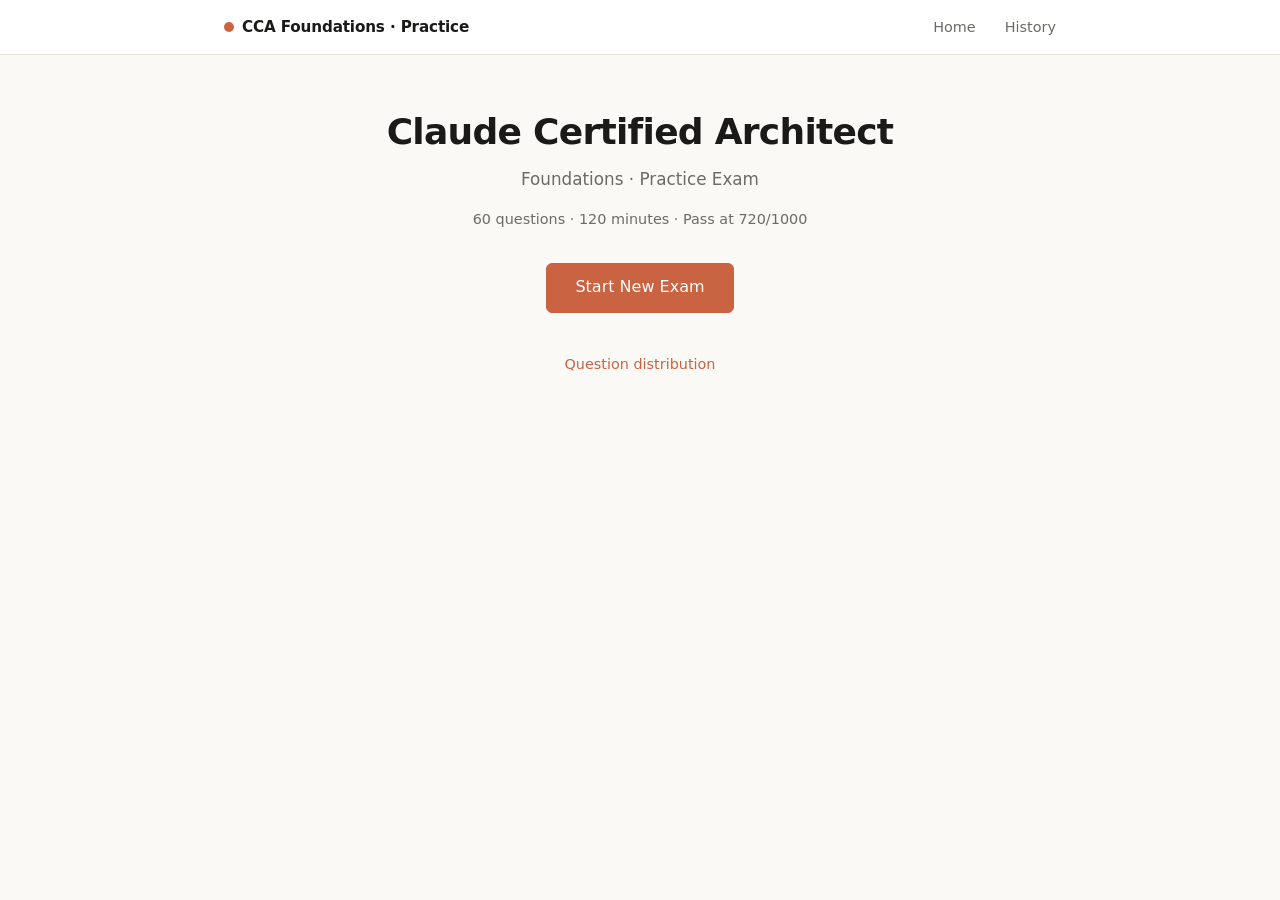
==== docs/app/index.html @ 1d7d6b7e "Add browser-native mock-exam app to the Pages site Port the Flask exam app to a fully client-side SP" ====
<!doctype html>
<html lang="en">
<head>
  <meta charset="utf-8">
  <title>CCA Foundations · Practice Exam</title>
  <meta name="viewport" content="width=device-width, initial-scale=1">
  <link rel="stylesheet" href="style.css">
</head>
<body>
  <header class="site-header">
    <div class="container site-header-inner">
      <a href="#/" class="site-title">
        <span class="dot"></span>
        CCA&nbsp;Foundations · Practice
      </a>
      <nav class="site-nav">
        <a href="#/">Home</a>
        <a href="#/history">History</a>
      </nav>
    </div>
  </header>
  <main class="container" id="view">
    <section class="hero"><p class="muted">Loading…</p></section>
  </main>
  <script src="app.js"></script>
</body>
</html>
---- docs/app/style.css ----
/* CCA Foundations Practice — Anthropic-inspired minimal styling */

:root {
  --bg: #faf9f5;
  --bg-sunken: #f3f1e9;
  --card-bg: #ffffff;
  --text: #1a1a19;
  --text-muted: #6b6b67;
  --text-faint: #9a9a94;
  --border: #e6e3d8;
  --border-strong: #d2cebf;
  --accent: #c96342;
  --accent-hover: #b25538;
  --accent-soft: rgba(201, 99, 66, 0.10);
  --pass: #4a7c59;
  --pass-soft: rgba(74, 124, 89, 0.10);
  --fail: #b3404a;
  --fail-soft: rgba(179, 64, 74, 0.10);
  --pending: #b08b3f;
  --radius: 10px;
  --radius-sm: 6px;
  --shadow: 0 1px 2px rgba(20, 20, 19, 0.04);
  --font-sans: ui-sans-serif, system-ui, -apple-system, BlinkMacSystemFont,
    "Segoe UI", "Helvetica Neue", Arial, sans-serif;
  --font-mono: ui-monospace, SFMono-Regular, "SF Mono", Menlo, Consolas,
    "Liberation Mono", monospace;
}

* { box-sizing: border-box; }

html { -webkit-text-size-adjust: 100%; }

body {
  margin: 0;
  padding: 0;
  font-family: var(--font-sans);
  font-size: 16px;
  line-height: 1.6;
  background: var(--bg);
  color: var(--text);
  -webkit-font-smoothing: antialiased;
  text-rendering: optimizeLegibility;
}

.container {
  max-width: 880px;
  margin: 0 auto;
  padding: 0 1.5rem;
}

a { color: var(--accent); text-decoration: none; }
a:hover { text-decoration: underline; }

code, .mono {
  font-family: var(--font-mono);
  font-size: 0.92em;
}

code {
  background: var(--bg-sunken);
  padding: 0.1em 0.4em;
  border-radius: 4px;
}

/* --- Header --- */

.site-header {
  background: var(--card-bg);
  border-bottom: 1px solid var(--border);
  position: sticky;
  top: 0;
  z-index: 30;
}

.site-header-inner {
  display: flex;
  justify-content: space-between;
  align-items: center;
  padding: 0.875rem 1.5rem;
}

.site-title {
  display: inline-flex;
  align-items: center;
  gap: 0.5rem;
  font-weight: 600;
  font-size: 0.95rem;
  color: var(--text);
  letter-spacing: -0.01em;
}

.site-title:hover { text-decoration: none; color: var(--text); }

.site-title .dot {
  width: 10px; height: 10px;
  border-radius: 50%;
  background: var(--accent);
}

.site-nav a {
  margin-left: 1.5rem;
  color: var(--text-muted);
  font-size: 0.9rem;
}

.site-nav a:hover { color: var(--text); text-decoration: none; }

main { padding: 2rem 0 4rem; }

/* --- Hero --- */

.hero {
  text-align: center;
  padding: 3.5rem 0 1.5rem;
}

.hero h1 {
  font-size: 2.25rem;
  font-weight: 600;
  line-height: 1.15;
  margin: 0 0 0.75rem;
  letter-spacing: -0.02em;
}

.hero-sub {
  font-weight: 400;
  color: var(--text-muted);
  font-size: 1.05rem;
  letter-spacing: 0;
}

.start-form { margin: 2rem 0 1rem; }

.distribution {
  display: inline-block;
  text-align: left;
  margin-top: 1.5rem;
  font-size: 0.9rem;
  color: var(--text-muted);
}

.distribution > summary {
  cursor: pointer;
  text-align: center;
  list-style: none;
  color: var(--accent);
}

.distribution ul {
  list-style: none;
  padding: 1rem 0 0;
  margin: 0;
  display: grid;
  gap: 0.35rem;
  min-width: 280px;
}

.distribution li {
  display: flex;
  justify-content: space-between;
  gap: 2rem;
}

/* --- Buttons --- */

.btn {
  display: inline-block;
  padding: 0.65rem 1.25rem;
  border-radius: var(--radius-sm);
  border: 1px solid transparent;
  font-family: inherit;
  font-size: 0.95rem;
  font-weight: 500;
  cursor: pointer;
  text-decoration: none;
  transition: background 0.12s, border-color 0.12s, color 0.12s;
  line-height: 1.3;
}

.btn:hover { text-decoration: none; }

.btn-primary {
  background: var(--accent);
  color: #fff;
  border-color: var(--accent);
}
.btn-primary:hover { background: var(--accent-hover); border-color: var(--accent-hover); }

.btn-secondary {
  background: var(--card-bg);
  color: var(--text);
  border-color: var(--border-strong);
}
.btn-secondary:hover { background: var(--bg-sunken); }

.btn-lg { padding: 0.85rem 1.75rem; font-size: 1rem; }

/* --- Section / typography --- */

section { margin-bottom: 2.5rem; }

.section-head {
  display: flex;
  justify-content: space-between;
  align-items: baseline;
  margin-bottom: 1rem;
}

h2 {
  font-size: 1.15rem;
  font-weight: 600;
  margin: 0 0 1rem;
  letter-spacing: -0.01em;
}

.muted { color: var(--text-muted); font-size: 0.9rem; }
.right { text-align: right; }

/* --- Exam page --- */

.exam-header {
  display: flex;
  justify-content: space-between;
  align-items: flex-start;
  gap: 1rem;
  margin-bottom: 2rem;
  padding-bottom: 1.5rem;
  border-bottom: 1px solid var(--border);
}

.exam-header h1 {
  font-size: 1.35rem;
  font-weight: 600;
  margin: 0 0 0.25rem;
}

.timer-container { text-align: right; flex-shrink: 0; }

.timer {
  font-family: var(--font-mono);
  font-size: 1.5rem;
  font-weight: 600;
  background: var(--card-bg);
  border: 1px solid var(--border-strong);
  padding: 0.5rem 1rem;
  border-radius: var(--radius-sm);
  letter-spacing: 0.04em;
  display: inline-block;
}

.timer.warning {
  border-color: var(--pending);
  color: var(--pending);
}

.timer.critical {
  border-color: var(--fail);
  color: var(--fail);
  animation: pulse 1.2s ease-in-out infinite;
}

@keyframes pulse {
  0%, 100% { opacity: 1; }
  50% { opacity: 0.55; }
}

.timer-label { font-size: 0.78rem; margin-top: 0.25rem; }

/* --- Question card --- */

.question-card {
  background: var(--card-bg);
  border: 1px solid var(--border);
  border-radius: var(--radius);
  padding: 1.5rem;
  margin-bottom: 1.25rem;
  box-shadow: var(--shadow);
}

.q-header {
  display: flex;
  justify-content: space-between;
  align-items: center;
  margin-bottom: 0.875rem;
  font-size: 0.82rem;
}

.q-num {
  font-weight: 600;
  color: var(--text-muted);
  letter-spacing: 0.02em;
}

.q-domain {
  background: var(--bg-sunken);
  color: var(--text-muted);
  padding: 0.2rem 0.625rem;
  border-radius: 999px;
  font-size: 0.72rem;
  font-weight: 500;
  letter-spacing: 0.03em;
  text-transform: uppercase;
}

.q-text {
  margin-bottom: 1.25rem;
  font-size: 1rem;
  line-height: 1.55;
}

/* --- Options --- */

.q-options {
  border: none;
  padding: 0;
  margin: 0;
  display: grid;
  gap: 0.5rem;
}

.option {
  display: flex;
  align-items: flex-start;
  padding: 0.75rem 1rem;
  border: 1px solid var(--border);
  border-radius: var(--radius-sm);
  cursor: pointer;
  transition: background 0.1s, border-color 0.1s;
  gap: 0.75rem;
  background: var(--card-bg);
}

.option:hover { background: var(--bg-sunken); }

.option:has(input:checked) {
  border-color: var(--accent);
  background: var(--accent-soft);
}

.option input[type="radio"] {
  margin: 0.25rem 0 0 0;
  accent-color: var(--accent);
  flex-shrink: 0;
}

.option-letter {
  font-weight: 600;
  flex-shrink: 0;
  width: 1.25rem;
  color: var(--text-muted);
}

.option:has(input:checked) .option-letter { color: var(--accent); }

.option-text { flex: 1; }

/* --- Exam footer --- */

.exam-footer {
  margin-top: 2rem;
  padding-top: 1.5rem;
  border-top: 1px solid var(--border);
  text-align: center;
}

.exam-footer p { margin-bottom: 1rem; }

/* --- Dialog --- */

.confirm-dialog {
  border: 1px solid var(--border-strong);
  border-radius: var(--radius);
  padding: 1.5rem 1.75rem;
  max-width: 420px;
  background: var(--card-bg);
  color: var(--text);
  box-shadow: 0 10px 30px rgba(0, 0, 0, 0.15);
}

.confirm-dialog::backdrop {
  background: rgba(20, 20, 19, 0.32);
}

.confirm-dialog h3 {
  margin: 0 0 0.75rem;
  font-size: 1.1rem;
  font-weight: 600;
}

.dialog-actions {
  display: flex;
  justify-content: flex-end;
  gap: 0.5rem;
  margin-top: 1.25rem;
}

/* --- Results --- */

.results-hero {
  background: var(--card-bg);
  border: 1px solid var(--border);
  border-left: 6px solid var(--border);
  border-radius: var(--radius);
  padding: 2.25rem 1.5rem;
  text-align: center;
  box-shadow: var(--shadow);
  margin-bottom: 2rem;
}

.results-hero.pass { border-left-color: var(--pass); }
.results-hero.fail { border-left-color: var(--fail); }

.score-stack .scaled {
  font-size: 4rem;
  font-weight: 600;
  line-height: 1;
  font-family: var(--font-mono);
  letter-spacing: -0.02em;
}

.results-hero.pass .scaled,
.results-hero.pass .result-label { color: var(--pass); }
.results-hero.fail .scaled,
.results-hero.fail .result-label { color: var(--fail); }

.scaled .of { font-size: 1.5rem; color: var(--text-muted); font-weight: 400; }

.result-label {
  font-size: 1.1rem;
  font-weight: 600;
  letter-spacing: 0.12em;
  margin: 0.5rem 0 0.5rem;
}

.result-meta { font-size: 0.95rem; }

.results-hero .actions {
  margin-top: 1.5rem;
  display: flex;
  gap: 0.5rem;
  justify-content: center;
}

/* --- Domain table --- */

.domain-table, .runs-table {
  width: 100%;
  border-collapse: collapse;
  background: var(--card-bg);
  border: 1px solid var(--border);
  border-radius: var(--radius);
  overflow: hidden;
  box-shadow: var(--shadow);
  font-size: 0.95rem;
}

.domain-table th, .domain-table td,
.runs-table th, .runs-table td {
  padding: 0.75rem 1rem;
  text-align: left;
  border-bottom: 1px solid var(--border);
}

.domain-table th, .runs-table th {
  background: var(--bg-sunken);
  font-weight: 600;
  font-size: 0.78rem;
  color: var(--text-muted);
  letter-spacing: 0.04em;
  text-transform: uppercase;
}

.domain-table tr:last-child td,
.runs-table tr:last-child td { border-bottom: none; }

.bar {
  height: 6px;
  background: var(--bg-sunken);
  border-radius: 3px;
  overflow: hidden;
  width: 140px;
}

.bar-fill {
  height: 100%;
  background: var(--accent);
  transition: width 0.3s;
}

/* --- Badges --- */

.badge {
  display: inline-block;
  padding: 0.18rem 0.55rem;
  border-radius: 999px;
  font-size: 0.7rem;
  font-weight: 700;
  letter-spacing: 0.06em;
}

.badge-pass { background: var(--pass-soft); color: var(--pass); }
.badge-fail { background: var(--fail-soft); color: var(--fail); }
.badge-pending { background: rgba(176, 139, 63, 0.12); color: var(--pending); }

/* --- Review --- */

.review-header {
  display: flex;
  justify-content: space-between;
  align-items: flex-end;
  flex-wrap: wrap;
  gap: 1rem;
  margin-bottom: 2rem;
}

.review-header h1 {
  font-size: 1.5rem;
  font-weight: 600;
  margin: 0 0 0.25rem;
}

.review-filter { display: flex; gap: 0.4rem; flex-wrap: wrap; }

.chip {
  border: 1px solid var(--border-strong);
  background: var(--card-bg);
  border-radius: 999px;
  padding: 0.3rem 0.85rem;
  font-size: 0.85rem;
  font-family: inherit;
  cursor: pointer;
  color: var(--text-muted);
  transition: background 0.12s, color 0.12s, border-color 0.12s;
}

.chip:hover { color: var(--text); }

.chip-active {
  background: var(--text);
  color: var(--bg);
  border-color: var(--text);
}

.review-card {
  background: var(--card-bg);
  border: 1px solid var(--border);
  border-left: 4px solid var(--border-strong);
  border-radius: var(--radius);
  padding: 1.5rem;
  margin-bottom: 1.25rem;
  box-shadow: var(--shadow);
}

.review-card.correct { border-left-color: var(--pass); }
.review-card.incorrect { border-left-color: var(--fail); }
.review-card.skipped { border-left-color: var(--pending); }

.q-result {
  font-weight: 600;
  font-size: 0.82rem;
}

.review-card.correct .q-result { color: var(--pass); }
.review-card.incorrect .q-result { color: var(--fail); }
.review-card.skipped .q-result { color: var(--pending); }

.review-options {
  list-style: none;
  padding: 0;
  margin: 1rem 0;
  display: grid;
  gap: 0.5rem;
}

.review-options li {
  padding: 0.75rem 1rem;
  border: 1px solid var(--border);
  border-radius: var(--radius-sm);
}

.review-options li.is-correct {
  border-color: var(--pass);
  background: var(--pass-soft);
}

.review-options li.is-user-wrong {
  border-color: var(--fail);
  background: var(--fail-soft);
}

.review-options li strong {
  margin-right: 0.4rem;
  color: var(--text-muted);
}

.tag {
  display: inline-block;
  padding: 0.1rem 0.55rem;
  border-radius: 999px;
  font-size: 0.68rem;
  margin-left: 0.5rem;
  font-weight: 700;
  letter-spacing: 0.05em;
  text-transform: uppercase;
  vertical-align: middle;
}

.tag-correct { background: var(--pass); color: white; }
.tag-yours { background: var(--fail); color: white; }

.explanation {
  margin-top: 0.5rem;
  background: var(--bg-sunken);
  padding: 0.75rem 1rem;
  border-radius: var(--radius-sm);
}

.explanation summary {
  cursor: pointer;
  font-weight: 500;
  color: var(--accent);
  list-style: none;
  user-select: none;
}

.explanation summary::-webkit-details-marker { display: none; }
.explanation summary::before { content: '▸ '; font-size: 0.8em; }
.explanation[open] summary::before { content: '▾ '; }

.explanation p { margin: 0.6rem 0 0; }

/* --- Misc --- */

.meta { margin-top: 2rem; }
.meta p { margin: 0.25rem 0; font-size: 0.85rem; }

/* --- Responsive --- */

@media (max-width: 640px) {
  .container { padding: 0 1rem; }
  .hero { padding: 2rem 0 1rem; }
  .hero h1 { font-size: 1.75rem; }
  .exam-header { flex-direction: column-reverse; align-items: stretch; }
  .timer-container { text-align: left; }
  .timer { font-size: 1.25rem; }
  .results-hero { padding: 1.75rem 1rem; }
  .score-stack .scaled { font-size: 3rem; }
  .review-header { flex-direction: column; align-items: flex-start; }
  .runs-table th:nth-child(4),
  .runs-table td:nth-child(4) { display: none; }
}
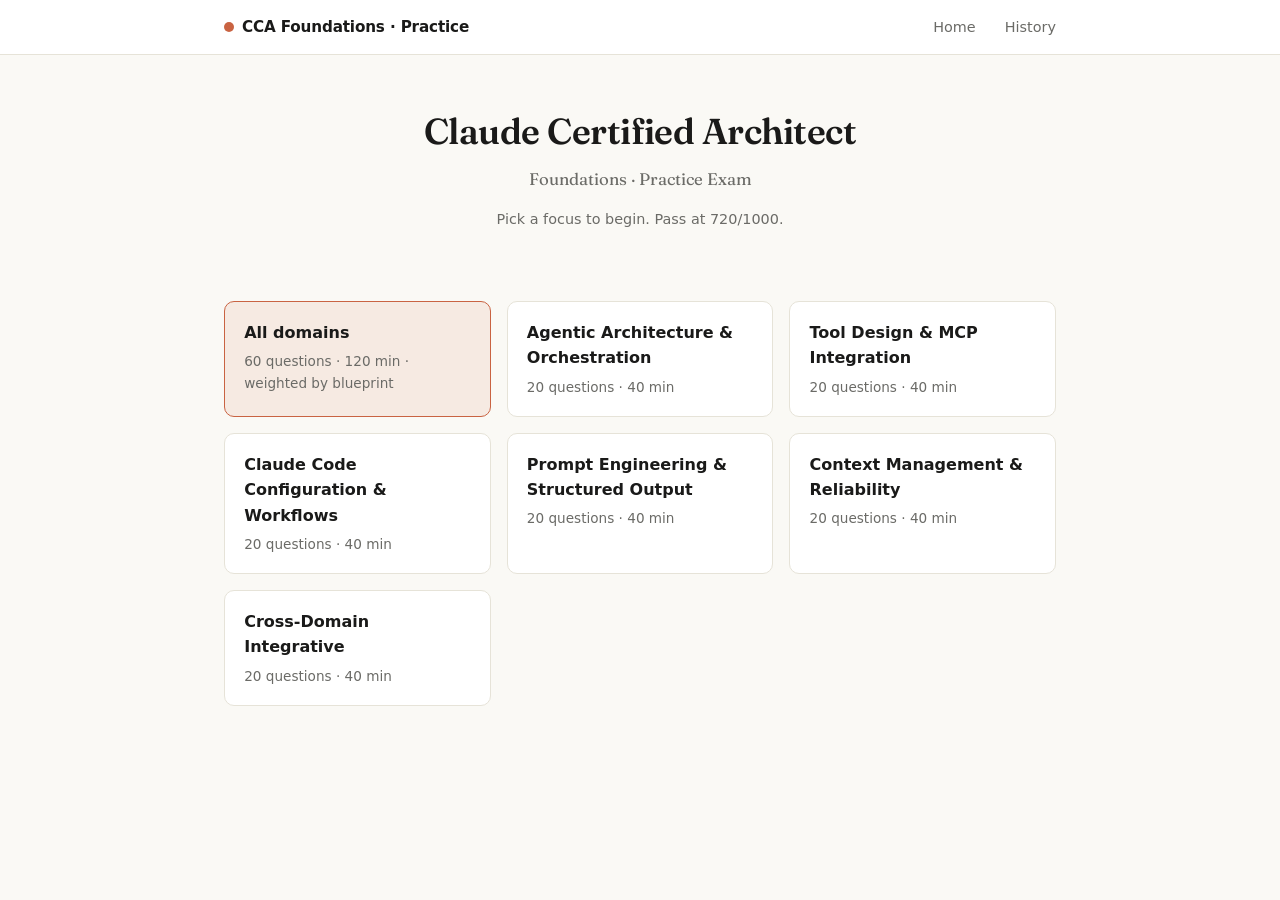
==== commit 0afc62aa: "Redesign the landing page with a modern, on-brand frontend Replace the dark placeholder landing with" ====
--- a/docs/app/index.html
+++ b/docs/app/index.html
@@ -4,6 +4,9 @@
   <meta charset="utf-8">
   <title>CCA Foundations · Practice Exam</title>
   <meta name="viewport" content="width=device-width, initial-scale=1">
+  <link rel="preconnect" href="https://fonts.googleapis.com">
+  <link rel="preconnect" href="https://fonts.gstatic.com" crossorigin>
+  <link href="https://fonts.googleapis.com/css2?family=Fraunces:opsz,wght@9..144,400;9..144,500;9..144,600&display=swap" rel="stylesheet">
   <link rel="stylesheet" href="style.css">
 </head>
 <body>
--- a/docs/app/style.css
+++ b/docs/app/style.css
@@ -649,3 +649,84 @@
   .runs-table th:nth-child(4),
   .runs-table td:nth-child(4) { display: none; }
 }
+
+/* --- One-at-a-time exam navigation --- */
+.exam-nav { display: flex; align-items: center; gap: 0.75rem; margin: 1.25rem 0; }
+.exam-nav .spacer { flex: 1; }
+.btn-icon { min-width: 116px; }
+
+.palette {
+  display: flex;
+  flex-wrap: wrap;
+  gap: 0.4rem;
+  margin-bottom: 1.5rem;
+}
+.pal-btn {
+  width: 2.2rem; height: 2.2rem;
+  border-radius: var(--radius-sm);
+  border: 1px solid var(--border-strong);
+  background: var(--card-bg);
+  color: var(--text-muted);
+  font: inherit; font-size: 0.85rem;
+  cursor: pointer;
+  font-variant-numeric: tabular-nums;
+  position: relative;
+  transition: border-color 0.12s, color 0.12s, background 0.12s;
+}
+.pal-btn:hover { border-color: var(--accent); color: var(--text); }
+.pal-btn.answered { background: var(--accent-soft); border-color: var(--accent); color: var(--accent); }
+.pal-btn.current { outline: 2px solid var(--accent); outline-offset: 1px; font-weight: 600; }
+.pal-btn.flagged::after {
+  content: ""; position: absolute; top: -3px; right: -3px;
+  width: 9px; height: 9px; border-radius: 50%;
+  background: var(--pending); border: 1px solid var(--card-bg);
+}
+.flag-on { color: var(--pending) !important; border-color: var(--pending) !important; }
+
+/* --- Start screen: exam-mode chooser --- */
+.mode-grid {
+  display: grid;
+  grid-template-columns: repeat(auto-fill, minmax(240px, 1fr));
+  gap: 1rem;
+  margin: 0 0 2.5rem;
+}
+.mode-card {
+  display: flex;
+  flex-direction: column;
+  gap: 0.35rem;
+  text-align: left;
+  background: var(--card-bg);
+  border: 1px solid var(--border);
+  border-radius: var(--radius);
+  padding: 1.1rem 1.2rem;
+  cursor: pointer;
+  font: inherit;
+  color: inherit;
+  transition: border-color 0.15s, transform 0.15s, box-shadow 0.15s;
+}
+.mode-card:hover { border-color: var(--accent); transform: translateY(-2px); box-shadow: var(--shadow); }
+.mode-card .mode-name { font-weight: 600; }
+.mode-card .mode-sub { color: var(--text-muted); font-size: 0.85rem; }
+.mode-card[data-mode="all"] { border-color: var(--accent); background: var(--accent-soft); }
+
+/* --- Exam status bar (question sits directly below it) --- */
+.exam-topbar {
+  display: flex;
+  align-items: center;
+  justify-content: space-between;
+  gap: 1rem;
+  padding: 0.5rem 0 1rem;
+  margin-bottom: 0.5rem;
+  border-bottom: 1px solid var(--border);
+}
+.exam-topbar .progress-text { font-weight: 600; font-size: 0.95rem; }
+.timer-wrap { display: flex; align-items: baseline; gap: 0.4rem; white-space: nowrap; }
+.exam-topbar .timer { font-size: 1.4rem; }
+
+/* Locked (not-yet-reached) palette buttons — no skipping ahead */
+.pal-btn.locked { opacity: 0.38; cursor: not-allowed; }
+.pal-btn.locked:hover { border-color: var(--border-strong); color: var(--text-muted); }
+
+/* --- Shared display serif (loaded via Google Fonts on each page) --- */
+:root { --font-serif: "Fraunces", Georgia, "Times New Roman", serif; }
+.hero h1 { font-family: var(--font-serif); letter-spacing: -0.015em; }
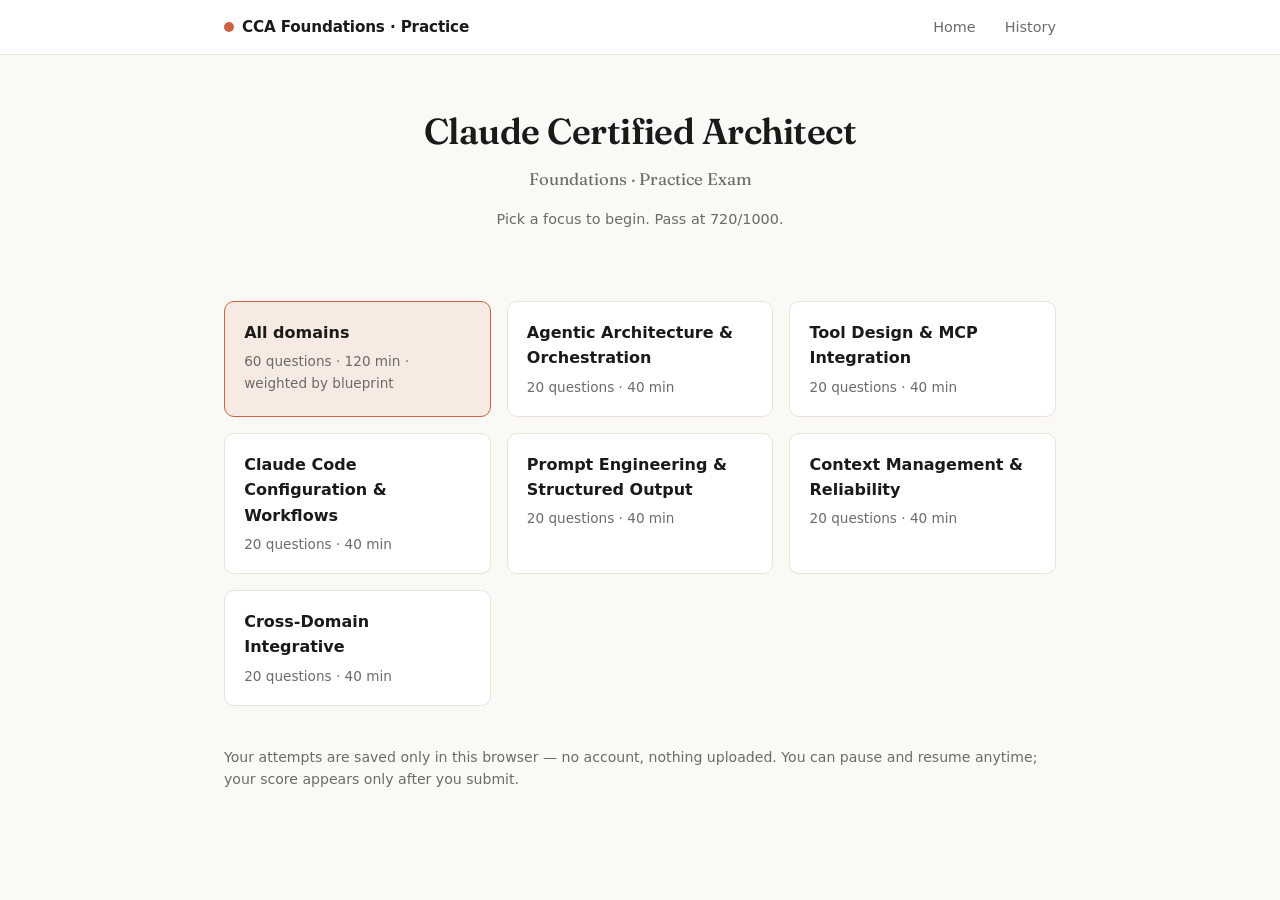
==== commit 5f9fb5d2: "Address review: trust, SEO, a11y, onboarding (phase 1) - Hero now carries the unofficial/no-real-que" ====
--- a/docs/app/index.html
+++ b/docs/app/index.html
@@ -2,7 +2,8 @@
 <html lang="en">
 <head>
   <meta charset="utf-8">
-  <title>CCA Foundations · Practice Exam</title>
+  <title>Practice Exam · CCA Foundations</title>
+  <meta name="description" content="Free, timed practice exam for the Claude Certified Architect — Foundations (CCA-F): domain-weighted question sets, a 120-minute timer, scaled scoring, and full answer review. Unofficial, runs in your browser.">
   <meta name="viewport" content="width=device-width, initial-scale=1">
   <link rel="preconnect" href="https://fonts.googleapis.com">
   <link rel="preconnect" href="https://fonts.gstatic.com" crossorigin>
@@ -23,7 +24,19 @@
     </div>
   </header>
   <main class="container" id="view">
-    <section class="hero"><p class="muted">Loading…</p></section>
+    <section class="hero">
+      <h1>CCA Foundations — Practice Exam</h1>
+      <p class="muted">A free, timed mock exam for the Claude Certified Architect — Foundations.
+        Pick a focus, get a domain-weighted question set with a 120-minute timer, scaled scoring,
+        and full answer review. It runs entirely in your browser — no account, and your attempts
+        stay on this device.</p>
+      <noscript>
+        <p class="muted">This interactive mock exam needs JavaScript. You can still use the
+          <a href="../practice-exam.html">static practice exam</a> or the
+          <a href="https://github.com/rkarmaka/claude-cca-study-kit/blob/main/practice-exam/question-bank.md">220-question bank</a>.</p>
+      </noscript>
+      <p class="muted">Loading…</p>
+    </section>
   </main>
   <script src="app.js"></script>
 </body>
--- a/docs/app/style.css
+++ b/docs/app/style.css
@@ -730,3 +730,14 @@
 /* --- Shared display serif (loaded via Google Fonts on each page) --- */
 :root { --font-serif: "Fraunces", Georgia, "Times New Roman", serif; }
 .hero h1 { font-family: var(--font-serif); letter-spacing: -0.015em; }
+
+/* --- Visible keyboard focus (accessibility) --- */
+a:focus-visible,
+button:focus-visible,
+summary:focus-visible,
+input:focus-visible,
+[tabindex]:focus-visible {
+  outline: 3px solid var(--accent);
+  outline-offset: 2px;
+  border-radius: 4px;
+}
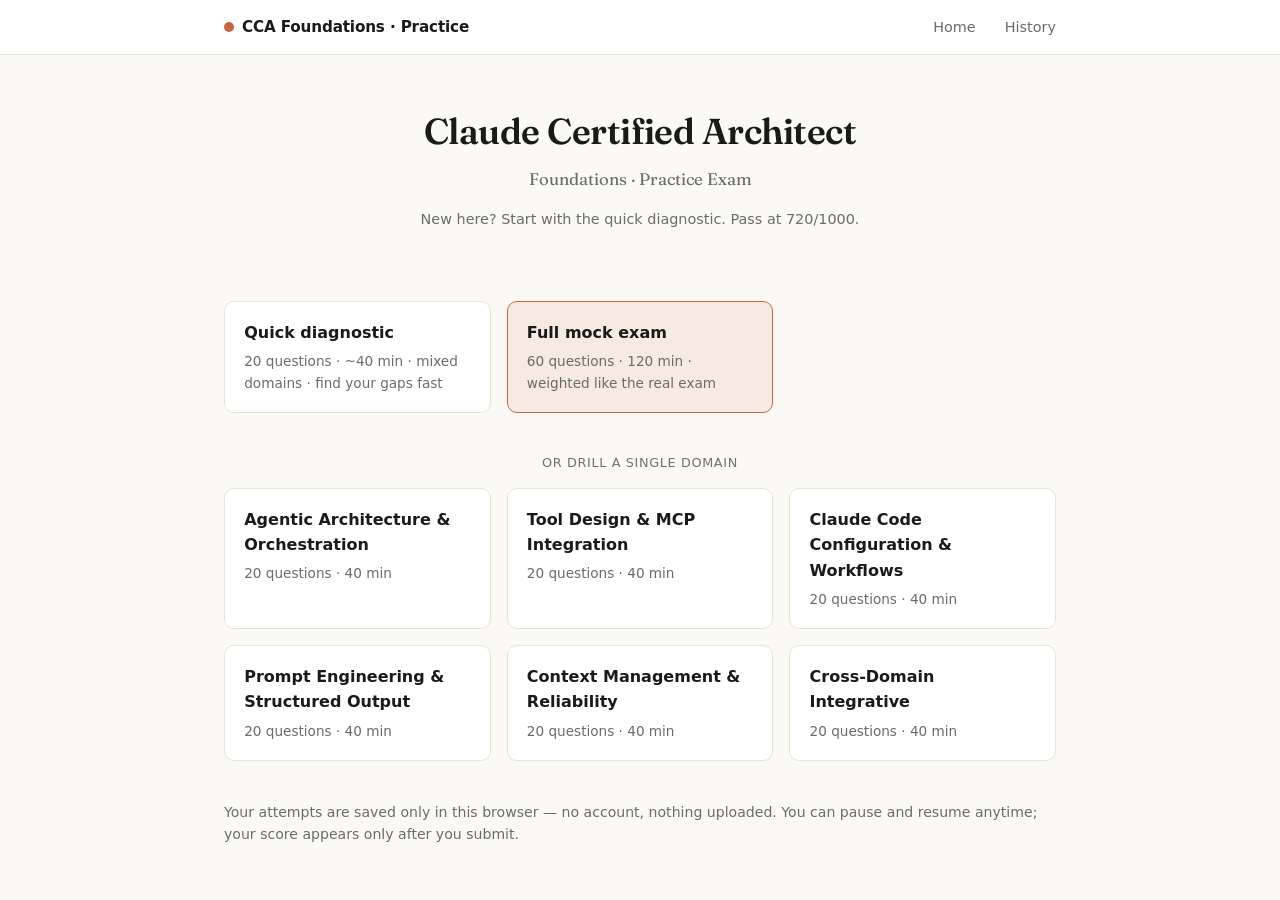
==== commit b75e2c69: "Site: production-readiness polish (P0–P2) P0 — correctness & trust - Fix horizontal overflow at <=32" ====
--- a/docs/app/index.html
+++ b/docs/app/index.html
@@ -5,6 +5,9 @@
   <title>Practice Exam · CCA Foundations</title>
   <meta name="description" content="Free, timed practice exam for the Claude Certified Architect — Foundations (CCA-F): domain-weighted question sets, a 120-minute timer, scaled scoring, and full answer review. Unofficial, runs in your browser.">
   <meta name="viewport" content="width=device-width, initial-scale=1">
+  <meta name="theme-color" content="#faf9f5" media="(prefers-color-scheme: light)">
+  <meta name="theme-color" content="#1b1916" media="(prefers-color-scheme: dark)">
+  <link rel="icon" href="../favicon.svg" type="image/svg+xml">
   <link rel="preconnect" href="https://fonts.googleapis.com">
   <link rel="preconnect" href="https://fonts.gstatic.com" crossorigin>
   <link href="https://fonts.googleapis.com/css2?family=Fraunces:opsz,wght@9..144,400;9..144,500;9..144,600&display=swap" rel="stylesheet">
--- a/docs/app/style.css
+++ b/docs/app/style.css
@@ -6,7 +6,7 @@
   --card-bg: #ffffff;
   --text: #1a1a19;
   --text-muted: #6b6b67;
-  --text-faint: #9a9a94;
+  --text-faint: #727265;
   --border: #e6e3d8;
   --border-strong: #d2cebf;
   --accent: #c96342;
@@ -24,6 +24,30 @@
     "Segoe UI", "Helvetica Neue", Arial, sans-serif;
   --font-mono: ui-monospace, SFMono-Regular, "SF Mono", Menlo, Consolas,
     "Liberation Mono", monospace;
+  --font-serif: "Fraunces", Georgia, "Times New Roman", serif;
+}
+
+/* --- Dark mode (warm, mirrors the light palette) --- */
+@media (prefers-color-scheme: dark) {
+  :root {
+    --bg: #1b1916;
+    --bg-sunken: #151310;
+    --card-bg: #24211c;
+    --text: #ece9e1;
+    --text-muted: #b3aea1;
+    --text-faint: #908b7e;
+    --border: #36322a;
+    --border-strong: #4a4438;
+    --accent: #e07a5a;
+    --accent-hover: #e88f70;
+    --accent-soft: rgba(224, 122, 90, 0.15);
+    --pass: #74b387;
+    --pass-soft: rgba(116, 179, 135, 0.15);
+    --fail: #e07b82;
+    --fail-soft: rgba(224, 123, 130, 0.15);
+    --pending: #cda85c;
+    --shadow: 0 1px 2px rgba(0, 0, 0, 0.4);
+  }
 }
 
 * { box-sizing: border-box; }
@@ -728,7 +752,6 @@
 .pal-btn.locked:hover { border-color: var(--border-strong); color: var(--text-muted); }
 
 /* --- Shared display serif (loaded via Google Fonts on each page) --- */
-:root { --font-serif: "Fraunces", Georgia, "Times New Roman", serif; }
 .hero h1 { font-family: var(--font-serif); letter-spacing: -0.015em; }
 
 /* --- Visible keyboard focus (accessibility) --- */
@@ -741,3 +764,42 @@
   outline-offset: 2px;
   border-radius: 4px;
 }
+
+/* --- Start-screen mode divider --- */
+.mode-divider {
+  text-align: center;
+  color: var(--text-faint);
+  font-size: 0.8rem;
+  letter-spacing: 0.05em;
+  text-transform: uppercase;
+  margin: 1.75rem 0 0.9rem;
+}
+
+/* --- Confidence control (exam) --- */
+.conf-row {
+  display: flex; flex-wrap: wrap; align-items: center; gap: 0.5rem;
+  margin-top: 1rem; padding-top: 1rem; border-top: 1px solid var(--border);
+}
+.conf-label { font-size: 0.85rem; color: var(--text-muted); margin-right: 0.25rem; }
+.conf-btn {
+  font: inherit; font-size: 0.82rem; padding: 0.35rem 0.75rem;
+  border: 1px solid var(--border-strong); background: var(--card-bg);
+  color: var(--text-muted); border-radius: 999px; cursor: pointer; transition: all 0.12s;
+}
+.conf-btn:hover { border-color: var(--accent); color: var(--text); }
+.conf-btn.on { background: var(--accent-soft); border-color: var(--accent); color: var(--accent); font-weight: 600; }
+
+/* --- Confidence callout (review) --- */
+.conf-note { font-size: 0.86rem; border-radius: var(--radius-sm); padding: 0.5rem 0.75rem; margin: 0.5rem 0; }
+.conf-note.warn { background: rgba(176, 139, 63, 0.12); color: var(--pending); }
+.conf-note.bad { background: var(--fail-soft); color: var(--fail); }
+.conf-note.neutral { background: var(--bg-sunken); color: var(--text-muted); }
+
+/* --- Weak-domain recommendations (results) --- */
+.recs { margin: 1.5rem 0; }
+.rec-grid { display: grid; grid-template-columns: repeat(auto-fit, minmax(240px, 1fr)); gap: 1rem; margin-top: 0.6rem; }
+.rec-card { background: var(--accent-soft); border: 1px solid rgba(201, 99, 66, 0.3); border-radius: var(--radius); padding: 1rem 1.1rem; }
+.rec-head { display: flex; justify-content: space-between; align-items: baseline; margin-bottom: 0.5rem; }
+.rec-name { font-weight: 600; }
+.rec-pct { color: var(--accent); font-weight: 600; font-variant-numeric: tabular-nums; }
+.rec-links { display: flex; flex-direction: column; gap: 0.2rem; font-size: 0.9rem; }
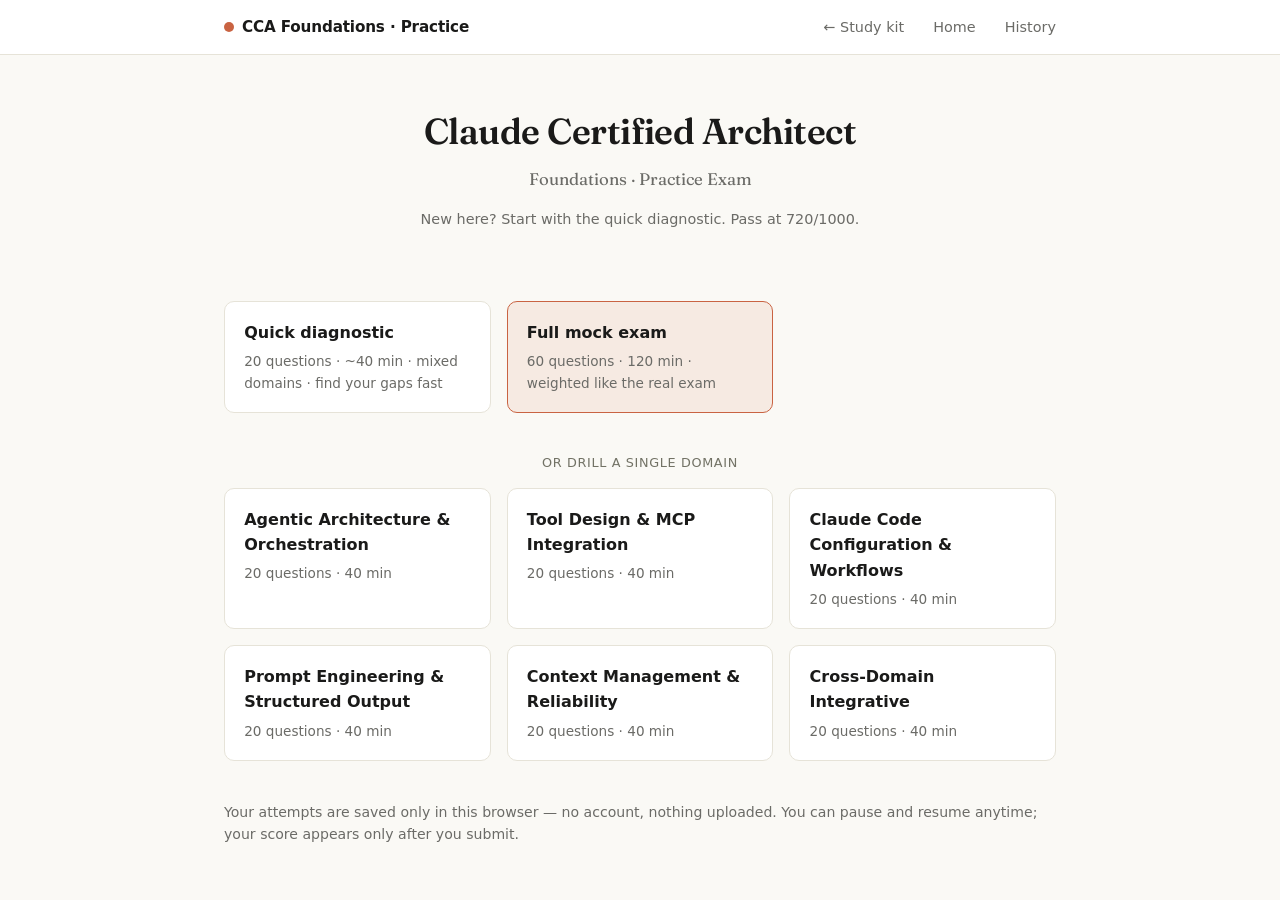
==== commit c40084a8: "Add theme toggle, exam back-link, flashcard show/hide toggle - Landing: header light/dark theme togg" ====
--- a/docs/app/index.html
+++ b/docs/app/index.html
@@ -5,6 +5,7 @@
   <title>Practice Exam · CCA Foundations</title>
   <meta name="description" content="Free, timed practice exam for the Claude Certified Architect — Foundations (CCA-F): domain-weighted question sets, a 120-minute timer, scaled scoring, and full answer review. Unofficial, runs in your browser.">
   <meta name="viewport" content="width=device-width, initial-scale=1">
+  <script>(function(){try{var t=localStorage.getItem("cca-theme");if(t)document.documentElement.setAttribute("data-theme",t);}catch(e){}})();</script>
   <meta name="theme-color" content="#faf9f5" media="(prefers-color-scheme: light)">
   <meta name="theme-color" content="#1b1916" media="(prefers-color-scheme: dark)">
   <link rel="icon" href="../favicon.svg" type="image/svg+xml">
@@ -21,6 +22,7 @@
         CCA&nbsp;Foundations · Practice
       </a>
       <nav class="site-nav">
+        <a href="../">← Study kit</a>
         <a href="#/">Home</a>
         <a href="#/history">History</a>
       </nav>
--- a/docs/app/style.css
+++ b/docs/app/style.css
@@ -27,9 +27,30 @@
   --font-serif: "Fraunces", Georgia, "Times New Roman", serif;
 }
 
-/* --- Dark mode (warm, mirrors the light palette) --- */
+/* --- Dark mode (warm, mirrors the light palette) ---
+   Follows the system preference by default, or is forced via
+   [data-theme="dark"|"light"] on <html> (set by the header toggle). */
+:root[data-theme="dark"] {
+  --bg: #1b1916;
+  --bg-sunken: #151310;
+  --card-bg: #24211c;
+  --text: #ece9e1;
+  --text-muted: #b3aea1;
+  --text-faint: #908b7e;
+  --border: #36322a;
+  --border-strong: #4a4438;
+  --accent: #e07a5a;
+  --accent-hover: #e88f70;
+  --accent-soft: rgba(224, 122, 90, 0.15);
+  --pass: #74b387;
+  --pass-soft: rgba(116, 179, 135, 0.15);
+  --fail: #e07b82;
+  --fail-soft: rgba(224, 123, 130, 0.15);
+  --pending: #cda85c;
+  --shadow: 0 1px 2px rgba(0, 0, 0, 0.4);
+}
 @media (prefers-color-scheme: dark) {
-  :root {
+  :root:not([data-theme="light"]) {
     --bg: #1b1916;
     --bg-sunken: #151310;
     --card-bg: #24211c;
